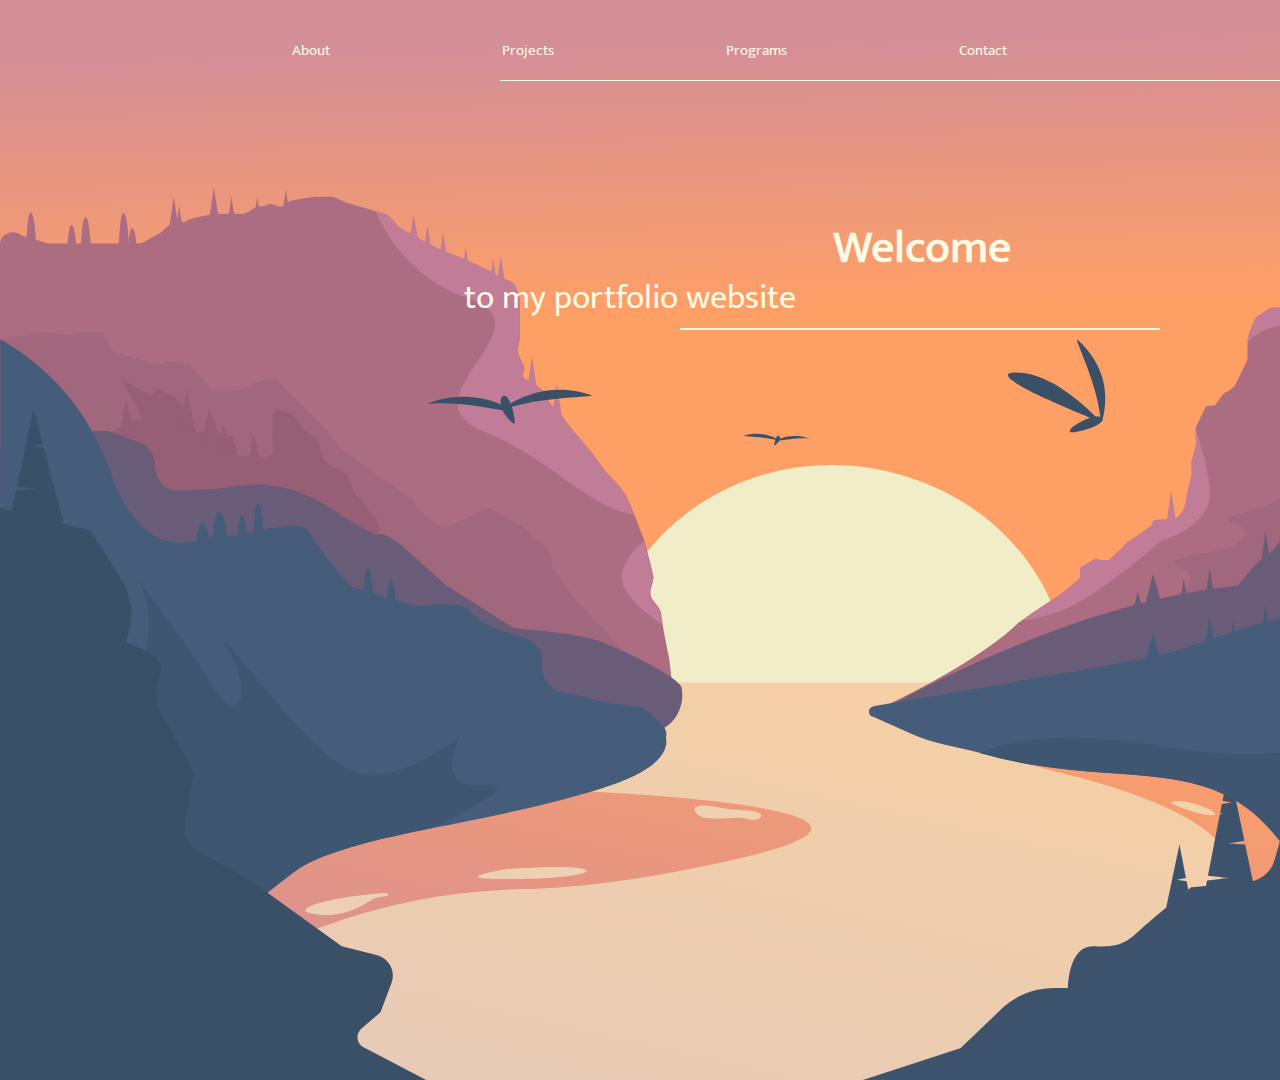
==== Site/index.html @ 022d3db9 "Prototype v2" ====
<!DOCTYPE html>
<html lang="en">
<head> 
    <title>Aleksandar Obuhov</title>
    <style> 
    @import url('https://fonts.googleapis.com/css2?family=Mukta:wght@200&display=swap');
    @import url('https://fonts.googleapis.com/css2?family=Mukta:wght@200;500&display=swap');
        </style>
    <link rel="stylesheet" href="style.css">
</head>
<body>   
    
    <section class="header">   
    <nav>
        <div class="menu">
            <ul>
        <li><a href="">About</a></li>
        <li><a href="">Projects</a></li>
        <li><a href="">Programs</a></li>
        <li><a href="">Contact</a></li>
            </ul>
        </div>
    </nav>
        
    </section>
    <div class="content">
    <h1 style="text-align:center">Welcome</h1>
    <h1 style="text-align:center">Welcome</h1>
    </div>

    <h2 style="text-align:center">to my portfolio website</h2>
    <div class="line"></div>
    <div class="line2"></div>
</body>
</html>
---- Site/style.css ----
/* mukta-300 - latin */
@font-face {
    font-family: 'Mukta';
    font-style: normal;
    font-weight: 300;
    src: local(''),
         url('../fonts/mukta-v12-latin-300.woff2') format('woff2'), /* Chrome 26+, Opera 23+, Firefox 39+ */
         url('../fonts/mukta-v12-latin-300.woff') format('woff'); /* Chrome 6+, Firefox 3.6+, IE 9+, Safari 5.1+ */
  }
  /* mukta-regular - latin */
  @font-face {
    font-family: 'Mukta';
    font-style: normal;
    font-weight: 400;
    src: local(''),
         url('../fonts/mukta-v12-latin-regular.woff2') format('woff2'), /* Chrome 26+, Opera 23+, Firefox 39+ */
         url('../fonts/mukta-v12-latin-regular.woff') format('woff'); /* Chrome 6+, Firefox 3.6+, IE 9+, Safari 5.1+ */
  }
  /* mukta-500 - latin */
  @font-face {
    font-family: 'Mukta';
    font-style: normal;
    font-weight: 500;
    src: local(''),
         url('../fonts/mukta-v12-latin-500.woff2') format('woff2'), /* Chrome 26+, Opera 23+, Firefox 39+ */
         url('../fonts/mukta-v12-latin-500.woff') format('woff'); /* Chrome 6+, Firefox 3.6+, IE 9+, Safari 5.1+ */
  }
  .line{
     background: #FFFCE5;
     height: 2px;
     width: 480px;
     margin-left: 680px;
     margin-top: -10px;
}
.line2{
     background: #FFFCE5;
     height: 1px;
     width: 880px;
     margin-left: 500px;
     margin-top: -250px;
}
  *{
     margin: 0;
     padding: 0;
 }
 body {
background-image: url('./images/background_1.svg');
background-size: cover;
background-repeat: no-repeat;

height: 1080px;
}

.menu{
     width: 400px;
     margin: auto;
     height: 70px;
     padding-right: 640px;
}

ul{
     float:left;
     display: flex;
     justify-content: center;
     align-items: center;
}

ul li{
     
     list-style: none;
     margin-left: 172px;
     margin-top: 38px;
     font-size: 15px;
}

ul li a{
     color: #FFFCE5;
     text-decoration: none;
     font-family: 'Mukta', sans-serif;
     font-size:smaller;
     font-style: normal;
     font-size: 15px;
}
ul li a:hover{
     color:#465c7a;
}
h1{
     margin-left: 922px;
     margin-top: 178px;
     color: #FFFCE5;
     text-decoration:wavy;
     font-family: 'Mukta', sans-serif;
     font-style:normal;
     font-weight: 500;
font-size: 46px;
line-height: 126px;  
}

h2{
     margin-left: -20px;
     margin-top: 188px;
     color: #FFFCE5;
     text-decoration:none;
     font-family: 'Mukta', sans-serif;
     font-style: normal;
font-weight: 400;
font-size: 34px;
line-height: 80px;
   
}

content{

position: relative;
}
.content h1{
     position: absolute;
     transform: translate(-50%, -50%);
}
.content h1:nth-child(1){
     color: transparent;
     -webkit-text-stroke: 0.4px #FFFCE5;
}
.content h1:nth-child(2){
     color: #FFFCE5;
     animation: animate 4s ease-in-out infinite;
}
@keyframes animate
{
     0%, 100%
     {
          clip-path: polygon(0 45%, 15% 43%, 24% 45%, 32% 51%, 45% 60%, 60% 63%, 77% 59%, 89% 51%, 100% 47%, 100% 100%, 0% 100%);
     }
     50%
     {
          clip-path: polygon(0 49%, 13% 56%, 25% 60%, 36% 61%, 48% 59%, 63% 54%, 74% 45%, 87% 38%, 100% 35%, 100% 100%, 0% 100%);
     }
}
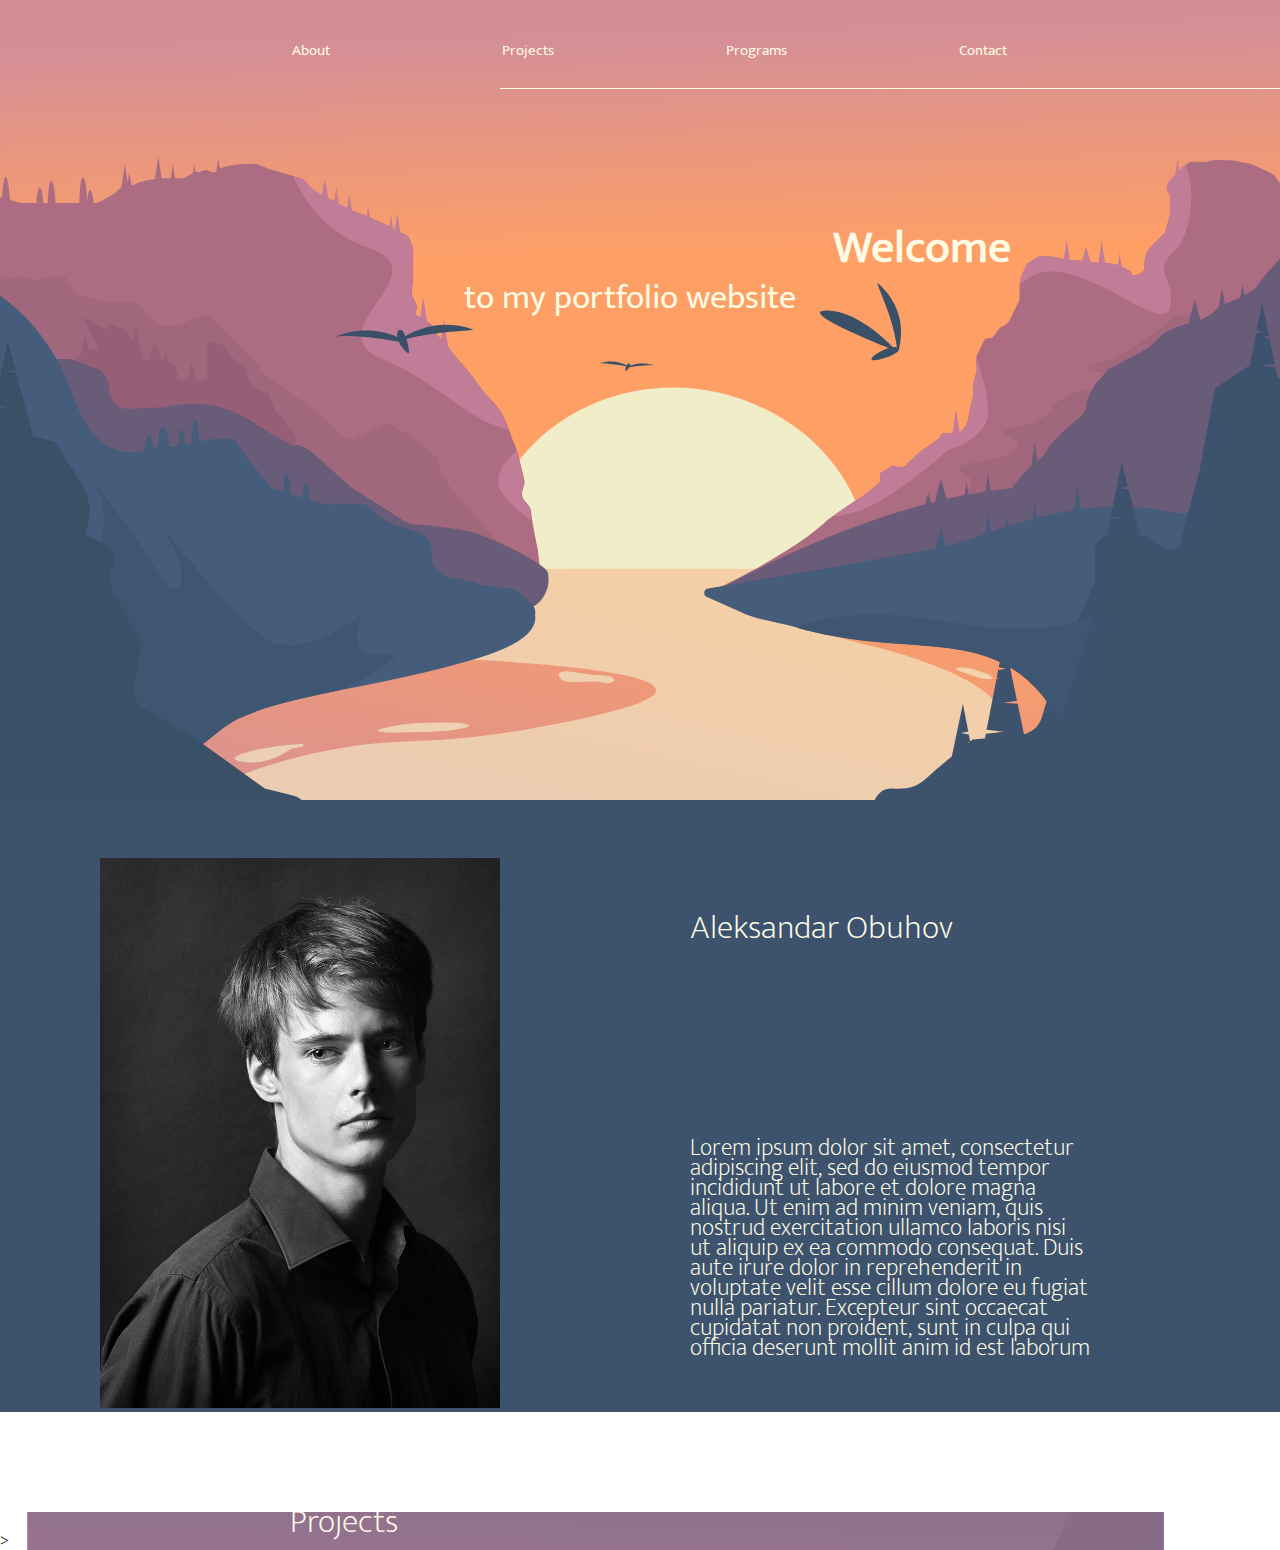
==== commit e301aedc: "Add files via upload" ====
--- a/Site/index.html
+++ b/Site/index.html
@@ -1,35 +1,68 @@
 <!DOCTYPE html>
 <html lang="en">
+    <script>
+      
+        </script>
 <head> 
     <title>Aleksandar Obuhov</title>
     <style> 
     @import url('https://fonts.googleapis.com/css2?family=Mukta:wght@200&display=swap');
     @import url('https://fonts.googleapis.com/css2?family=Mukta:wght@200;500&display=swap');
         </style>
+
     <link rel="stylesheet" href="style.css">
-</head>
+</head> 
 <body>   
     
     <section class="header">   
     <nav>
         <div class="menu">
             <ul>
-        <li><a href="">About</a></li>
+        <li><a href="About me.html">About</a></li>
         <li><a href="">Projects</a></li>
         <li><a href="">Programs</a></li>
         <li><a href="">Contact</a></li>
             </ul>
+        
+    </nav>
+    <div class="content">
+        <h1 style="text-align:center">Welcome</h1>
+        <h1 style="text-align:center">Welcome</h1>
         </div>
-    </nav>
+    
+        <h2 style="text-align:center">to my portfolio website</h2>
         
+        <div class="line2"></div>
+    </div>    
     </section>
-    <div class="content">
-    <h1 style="text-align:center">Welcome</h1>
-    <h1 style="text-align:center">Welcome</h1>
-    </div>
+    <!------About------->
+    <section class="About_me">
+        <div class="main">                    
+<!---- <button onclick="Dugme()">Click</button>
+<p id ="test">.</p>---->
+        <h9 style="color: #3D536D;">About me</h9>
+        </div>
+        <div class="name"><h3>Aleksandar Obuhov</h3></div>
+        <div class="col">
+            <p>Lorem ipsum dolor sit amet, consectetur adipiscing elit, sed do eiusmod tempor incididunt ut 
+            labore et dolore magna aliqua. Ut enim ad minim veniam, quis nostrud exercitation ullamco laboris nisi ut aliquip ex ea commodo consequat. 
+            Duis aute irure dolor in reprehenderit in voluptate velit esse cillum dolore eu fugiat nulla pariatur. 
+            Excepteur sint occaecat cupidatat non proident, sunt in culpa qui officia deserunt mollit anim id est laborum</p>
+        </div>
+        <div class="slika"><img src ="images/slika.jpg" width="400px" height="550px"></div>
+        
+          
 
-    <h2 style="text-align:center">to my portfolio website</h2>
-    <div class="line"></div>
-    <div class="line2"></div>
+        </section>
+</div>
+
+<!------Projects------->
+<section class="projects">
+    <div class="pro"><h3>Projects</h3>></div>
+</section> 
+<!------Contact------->
+
+
 </body>
+
 </html>--- a/Site/style.css
+++ b/Site/style.css
@@ -43,12 +43,13 @@
      margin: 0;
      padding: 0;
  }
- body {
-background-image: url('./images/background_1.svg');
-background-size: cover;
-background-repeat: no-repeat;
-
-height: 1080px;
+.header{
+     min-height: 100vh;
+      width: 100%;
+background-image:  url('./images/background_1.svg');
+background-size:cover;
+background-position: center;
+position: relative;
 }
 
 .menu{
@@ -137,3 +138,54 @@
      }
 }
 
+.About_me{
+     
+     background-color: #3D536D;
+     background-size:cover;
+     background-position: center;
+     position: relative;
+
+}
+h3{
+     margin-left: 290px;
+     margin-top: 100px;
+     color: #FFFCE5;
+     text-decoration:none;
+     font-family: 'Mukta', sans-serif;
+     font-style: normal;
+     font-weight: 100;
+     font-size: 34px;
+     line-height: 20px;
+}
+
+p{
+     margin-top: 100px;
+     color: #FFFCE5; 
+     font-family: 'Mukta', sans-serif;
+     font-style: normal;
+     font-weight: 100;
+     font-size: 24px;
+     line-height: 20px; 
+}
+.slika{
+     position: relative;
+     margin-top: -500px;
+     margin-left: 100px;
+}
+.col{
+ width: 400px;
+ margin-top: 200px;
+ margin-left: 690px;     
+}
+.name{
+     margin-left: 400px;  
+}
+.main{
+     margin-top: -100px;
+}
+.projects{
+background-image:  url('./images/proj.svg');
+background-size:cover;
+background-position: center;
+position: relative;
+}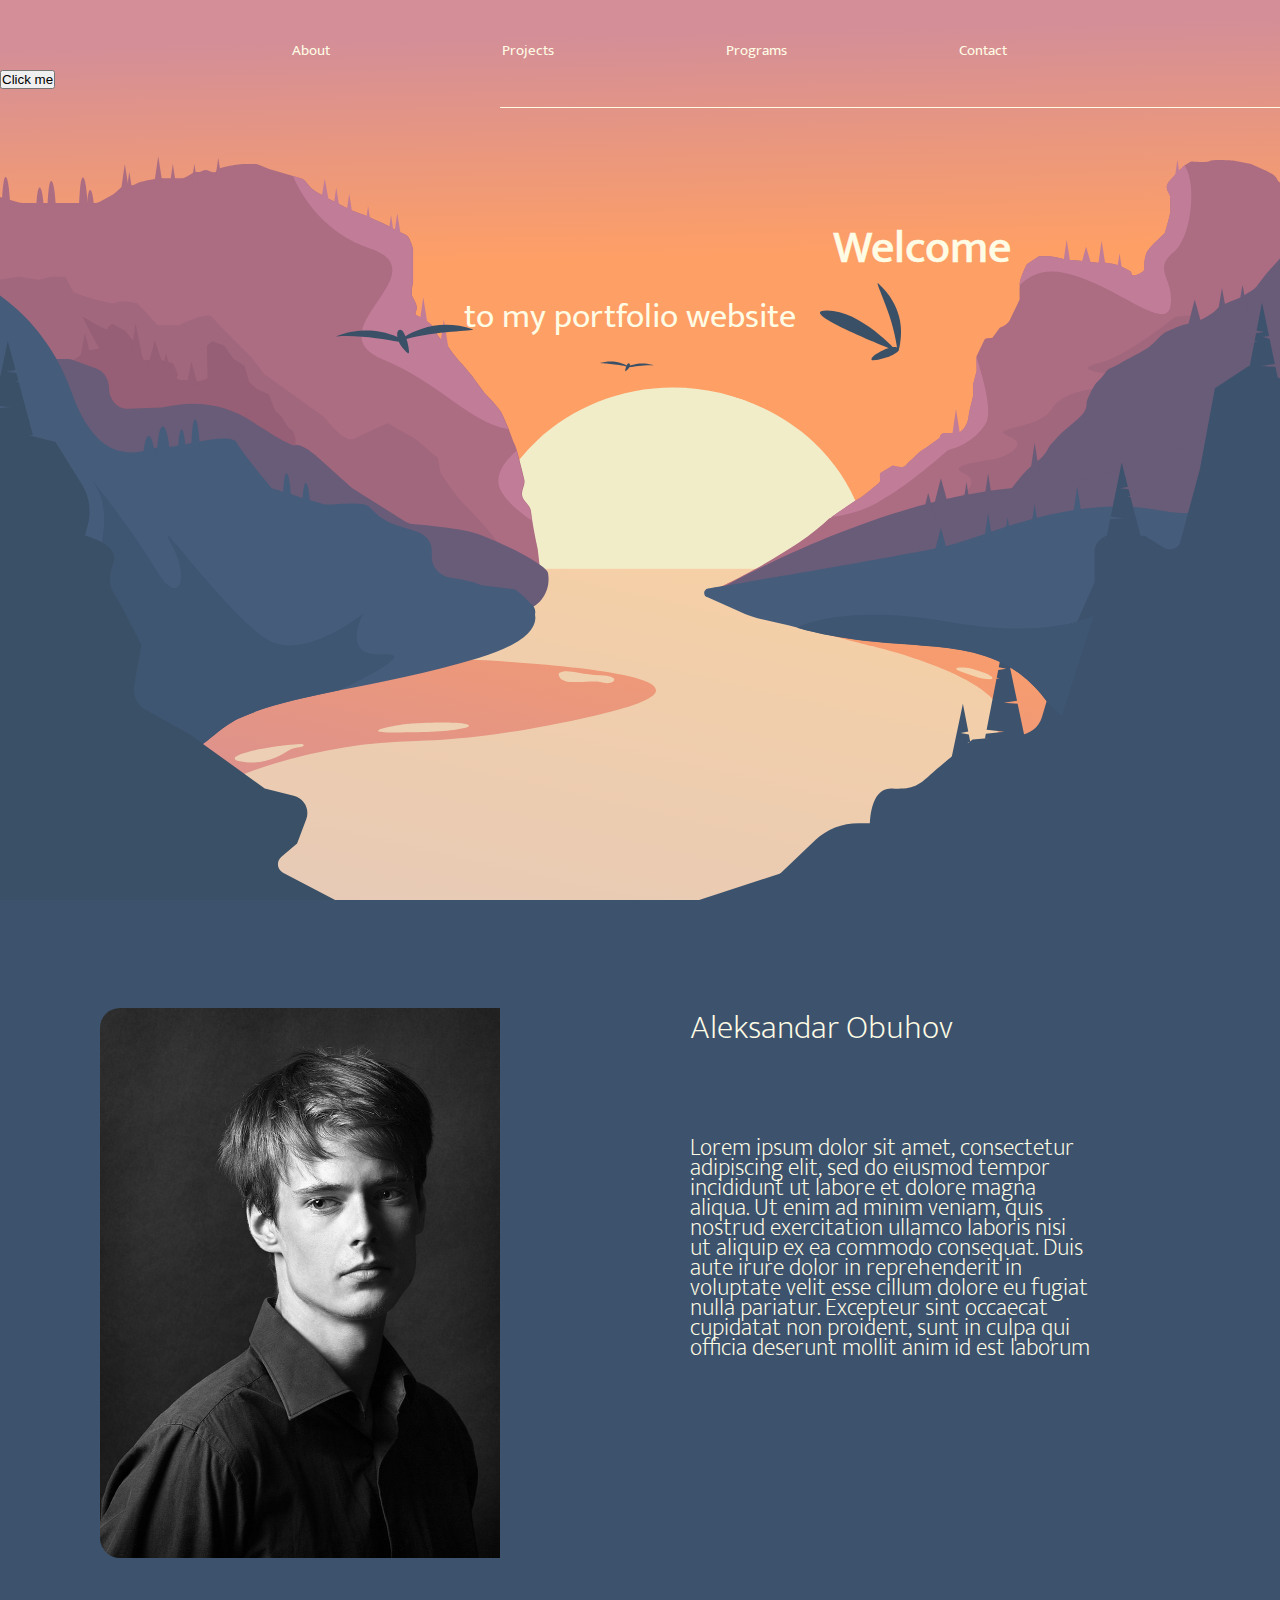
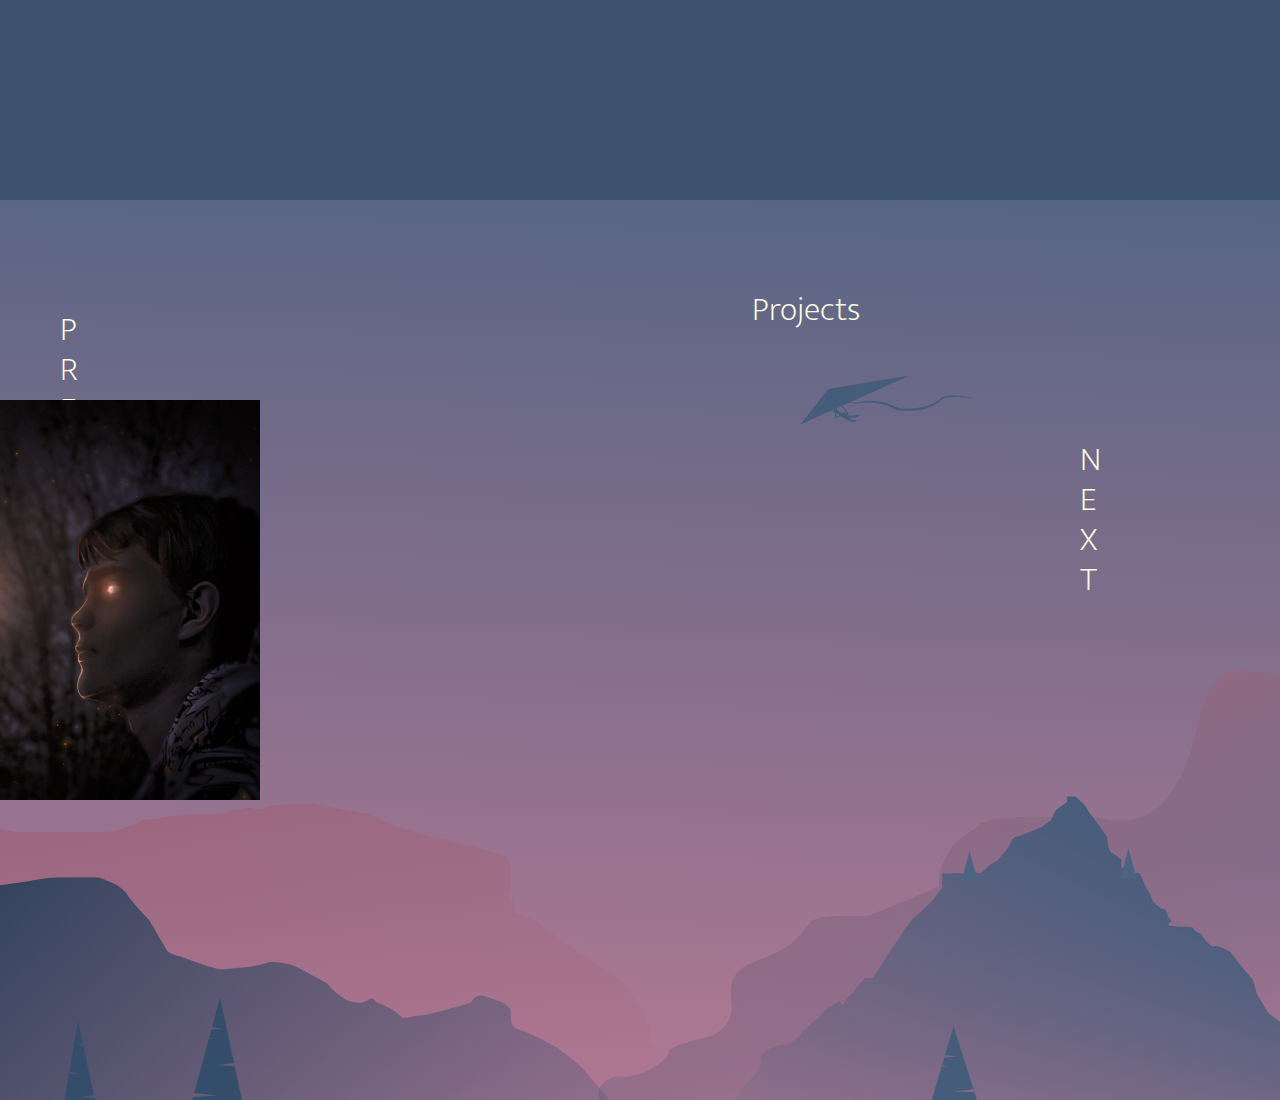
==== commit fe5a5725: "Add files via upload" ====
--- a/Site/index.html
+++ b/Site/index.html
@@ -1,7 +1,7 @@
 <!DOCTYPE html>
 <html lang="en">
-    <script>
-      
+    <script src = "test.js">
+     
         </script>
 <head> 
     <title>Aleksandar Obuhov</title>
@@ -14,9 +14,11 @@
 </head> 
 <body>   
     
-    <section class="header">   
+    <section class="header">  
+        
     <nav>
         <div class="menu">
+            
             <ul>
         <li><a href="About me.html">About</a></li>
         <li><a href="">Projects</a></li>
@@ -26,8 +28,10 @@
         
     </nav>
     <div class="content">
+
         <h1 style="text-align:center">Welcome</h1>
         <h1 style="text-align:center">Welcome</h1>
+        <button id="btn" type ="button">Click me</button>
         </div>
     
         <h2 style="text-align:center">to my portfolio website</h2>
@@ -37,7 +41,7 @@
     </section>
     <!------About------->
     <section class="About_me">
-        <div class="main">                    
+        <div class="main_about">                    
 <!---- <button onclick="Dugme()">Click</button>
 <p id ="test">.</p>---->
         <h9 style="color: #3D536D;">About me</h9>
@@ -50,15 +54,43 @@
             Excepteur sint occaecat cupidatat non proident, sunt in culpa qui officia deserunt mollit anim id est laborum</p>
         </div>
         <div class="slika"><img src ="images/slika.jpg" width="400px" height="550px"></div>
-        
-          
-
         </section>
 </div>
 
 <!------Projects------->
 <section class="projects">
-    <div class="pro"><h3>Projects</h3>></div>
+    <div class="prev"><h3>
+        P
+        
+        R
+    
+        E 
+    
+        V 
+    
+        I 
+    
+        O 
+    
+        U 
+    
+        S
+    </h3></div>
+    <div class="pro"><h3>Projects</h3></div>
+    
+    <div class="slika2"><img src ="images/55.jpg" width="400px" height="400px"></div>
+</h3></div>
+
+    <div class="next"><h3>
+        N
+
+        E
+
+        X 
+
+        T 
+</h3>
+
 </section> 
 <!------Contact------->
 
--- a/Site/style.css
+++ b/Site/style.css
@@ -142,8 +142,12 @@
      
      background-color: #3D536D;
      background-size:cover;
-     background-position: center;
-     position: relative;
+background-repeat: no-repeat;
+background-position: center;
+box-sizing:content-box;
+position: relative;
+min-height: 100vh;
+      width: 100%;
 
 }
 h3{
@@ -169,12 +173,15 @@
 }
 .slika{
      position: relative;
-     margin-top: -500px;
+     margin-top: -350px;
      margin-left: 100px;
+     border-radius: 20px;
+     overflow: hidden;
+     display: flex;
 }
 .col{
  width: 400px;
- margin-top: 200px;
+ margin-top: 100px;
  margin-left: 690px;     
 }
 .name{
@@ -184,8 +191,37 @@
      margin-top: -100px;
 }
 .projects{
-background-image:  url('./images/proj.svg');
+background-image:url('./images/proj.svg');
 background-size:cover;
+background-repeat: no-repeat;
 background-position: center;
-position: relative;
+display:flex;
+box-sizing:content-box;
+position: relative;
+padding: 0px;
+margin: 0px;
+height: 100vh;
+}
+.pro{
+     margin-left: 200px;
+}
+.slika2{
+     margin-left: -1000px;
+     margin-top: 200px;
+     border-radius: 100px;
+}
+.next{
+     display: table;
+     margin: 0 auto; /* для центрирования display: table; не нужно указывать ширину блока, она рассчитывается самостоятельно */ 
+     white-space: pre-line; /* не нужен <br> */ 
+     word-wrap: break-word;
+     margin-left: 530px;
+     margin-top: 130px;
+}
+.prev{
+     display: table;
+     margin: 0 auto; /* для центрирования display: table; не нужно указывать ширину блока, она рассчитывается самостоятельно */ 
+     white-space: pre-line; /* не нужен <br> */ 
+     word-wrap: break-word;
+     margin-left: -230px;
 }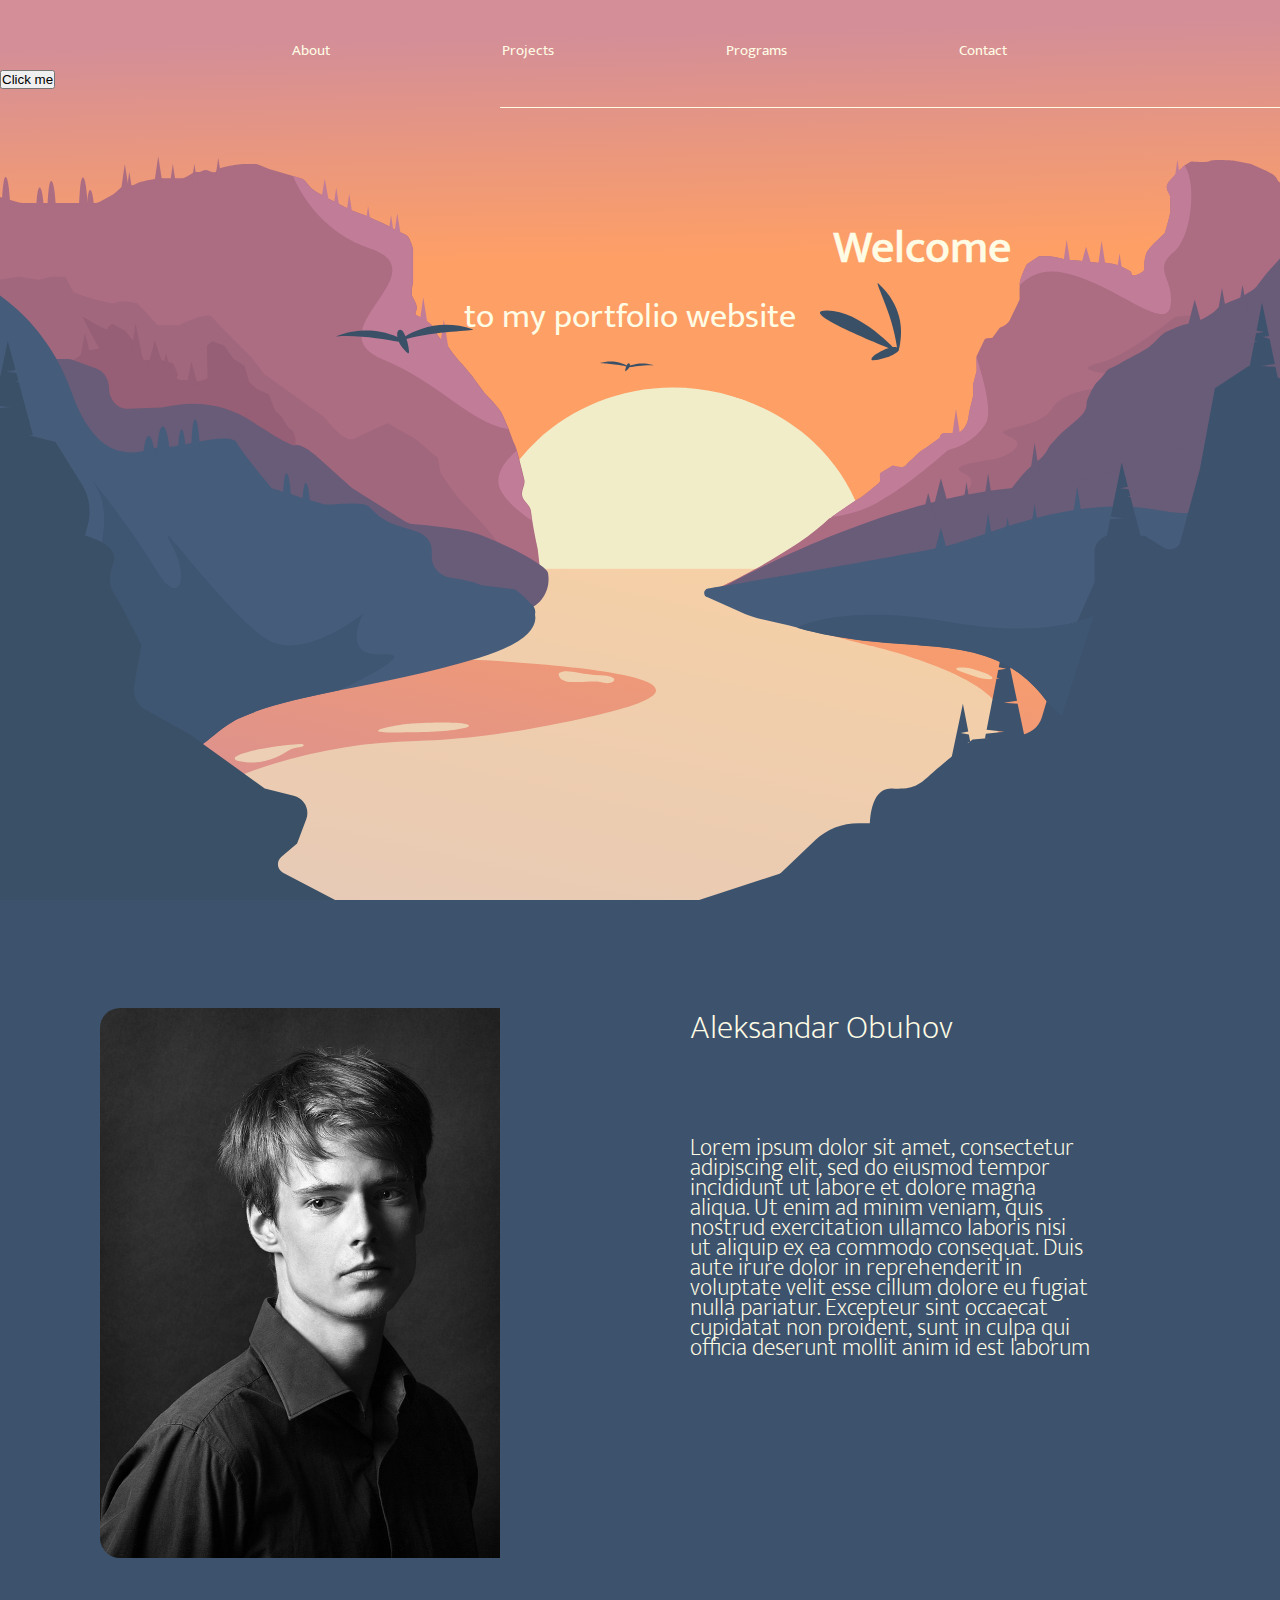
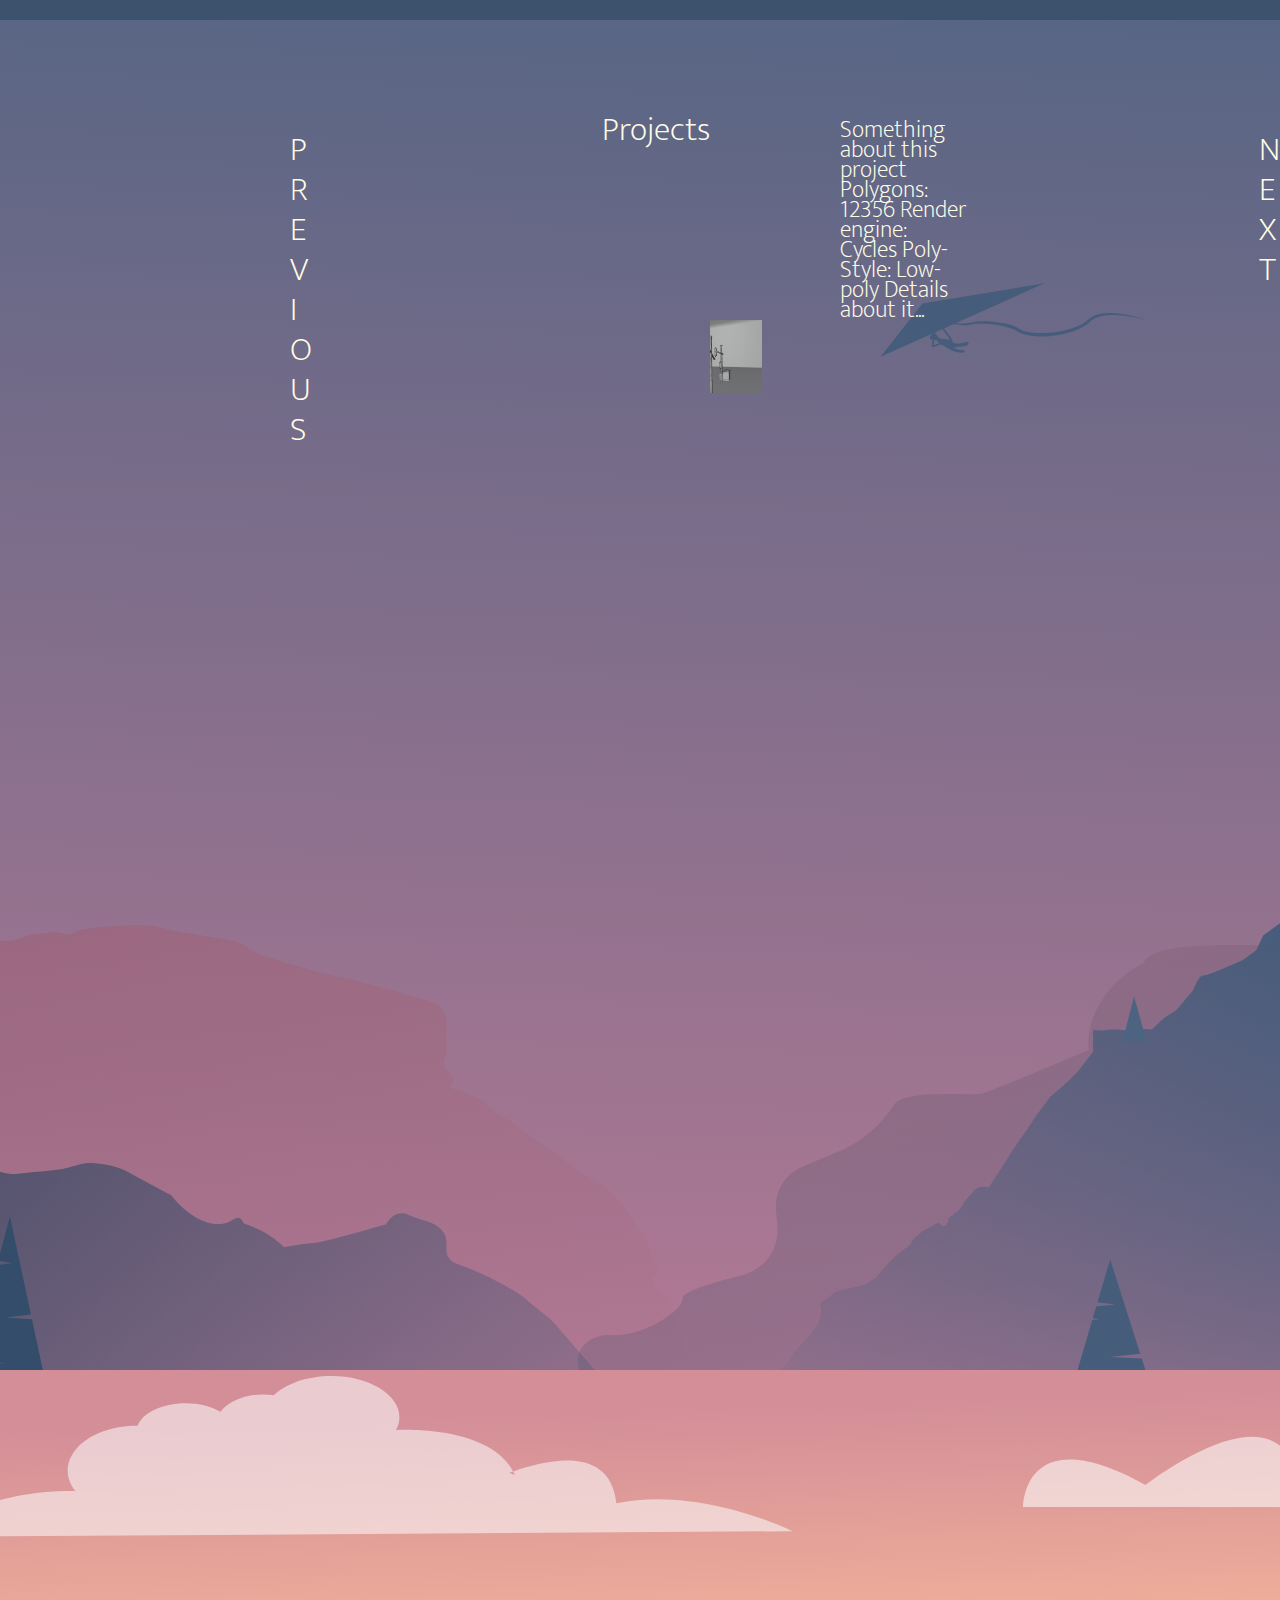
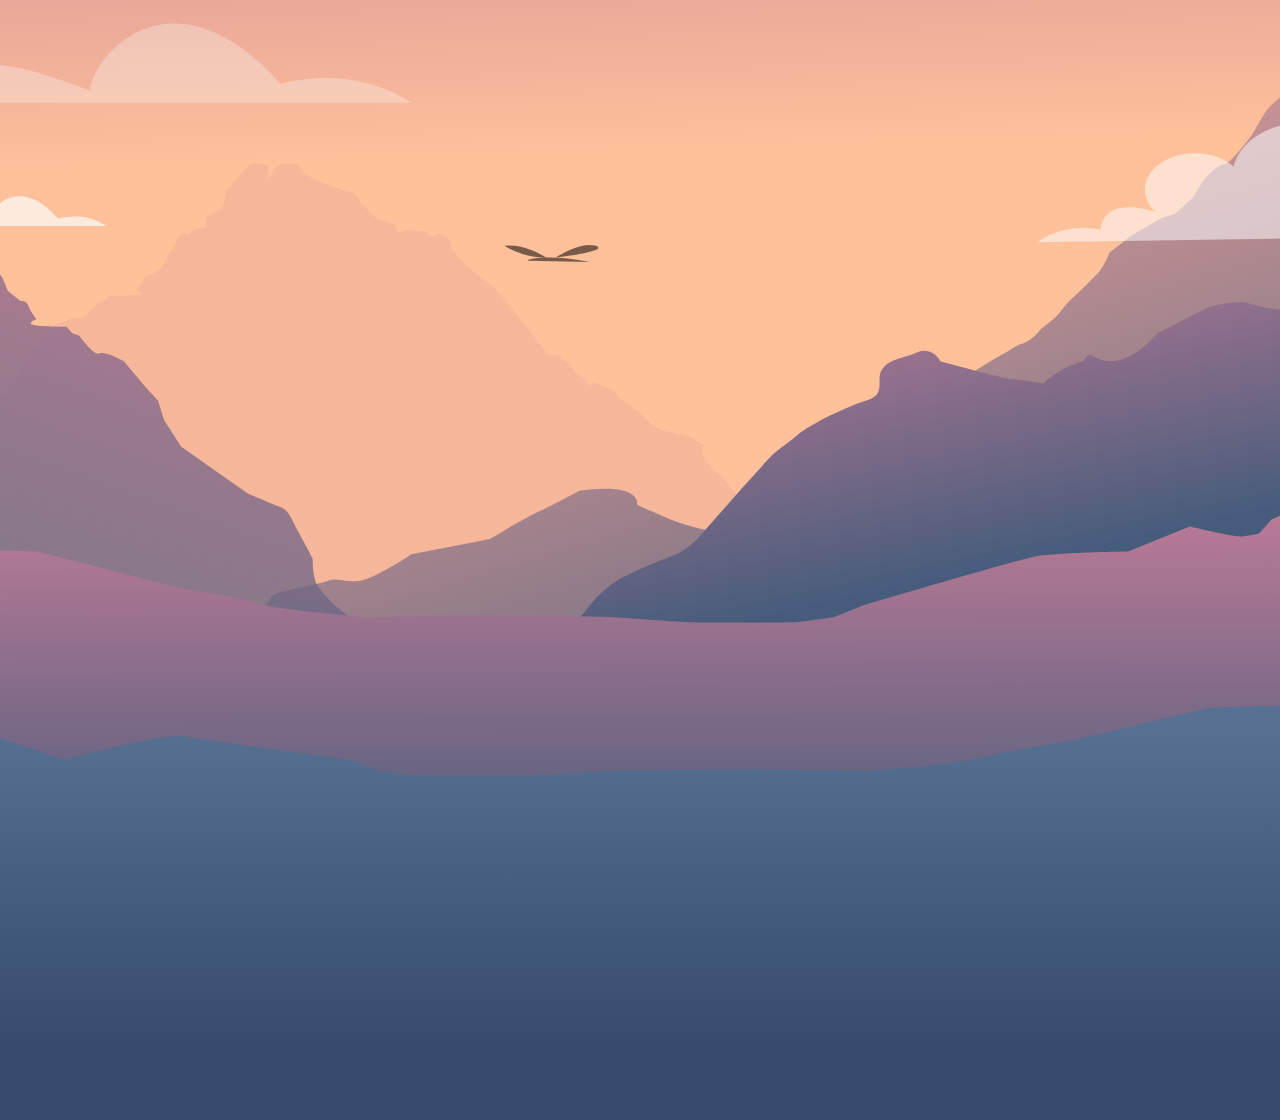
==== commit 7c816294: "Dodao sam image slider" ====
--- a/Site/index.html
+++ b/Site/index.html
@@ -77,9 +77,24 @@
         S
     </h3></div>
     <div class="pro"><h3>Projects</h3></div>
-    
-    <div class="slika2"><img src ="images/55.jpg" width="400px" height="400px"></div>
 </h3></div>
+
+<div id="slider">
+    <figure>
+        <img src="images/2.jpg">
+        <img src="images/1.jpg">
+        <img src="images/3.jpg">
+        <img src="images/4.png">
+        <img src="images/5.png">
+    </figure>
+</div>
+<div class="col1">
+    <p>Something about this project
+        Polygons: 12356
+        Render engine: Cycles
+        Poly-Style: Low-poly
+        Details about it...</p>
+</div>
 
     <div class="next"><h3>
         N
@@ -91,9 +106,13 @@
         T 
 </h3>
 
+
 </section> 
+
 <!------Contact------->
+<section class="contacts">
 
+</section>
 
 </body>
 
--- a/Site/style.css
+++ b/Site/style.css
@@ -146,7 +146,7 @@
 background-position: center;
 box-sizing:content-box;
 position: relative;
-min-height: 100vh;
+height: 80vh;
       width: 100%;
 
 }
@@ -196,14 +196,14 @@
 background-repeat: no-repeat;
 background-position: center;
 display:flex;
-box-sizing:content-box;
-position: relative;
+
 padding: 0px;
 margin: 0px;
-height: 100vh;
+height: 150vh;
 }
 .pro{
-     margin-left: 200px;
+    padding: 0px;
+    left: 300px;
 }
 .slika2{
      margin-left: -1000px;
@@ -215,13 +215,76 @@
      margin: 0 auto; /* для центрирования display: table; не нужно указывать ширину блока, она рассчитывается самостоятельно */ 
      white-space: pre-line; /* не нужен <br> */ 
      word-wrap: break-word;
-     margin-left: 530px;
-     margin-top: 130px;
+     left: 100px;
+     top: 430px;
 }
 .prev{
      display: table;
      margin: 0 auto; /* для центрирования display: table; не нужно указывать ширину блока, она рассчитывается самостоятельно */ 
      white-space: pre-line; /* не нужен <br> */ 
      word-wrap: break-word;
-     margin-left: -230px;
-}+     left: -450px;
+     top: 380px;
+}
+
+.contacts{
+background-image:url('./images/back_3.svg');
+background-size:cover;
+background-repeat: no-repeat;
+background-position: center;
+height: 150vh;
+
+}
+
+#slider {
+	overflow: hidden;
+     width: 1000px;
+     left: 500px;
+     
+}
+#slider figure {
+	position: relative;
+	width: 500%;
+	margin: 0;
+	left: -600px;
+	animation: 20s slider infinite;
+     top: 300px;
+}
+#slider figure img {
+	float: left;
+	width: 20%;
+}
+
+@keyframes slider {
+	0% {
+		left: 0;
+	}
+	20% {
+		left: 0;
+	}
+	25% {
+		left: -100%;
+	}
+	45% {
+		left: -100%;
+	}
+	50% {
+		left: -200%;
+	}
+	70% {
+		left: -200%;
+	}
+	75% {
+		left: -300%;
+	}
+	95% {
+		left: -300%;
+	}
+	100% {
+		left: -400%;
+	}
+}
+
+.col1{
+     
+    }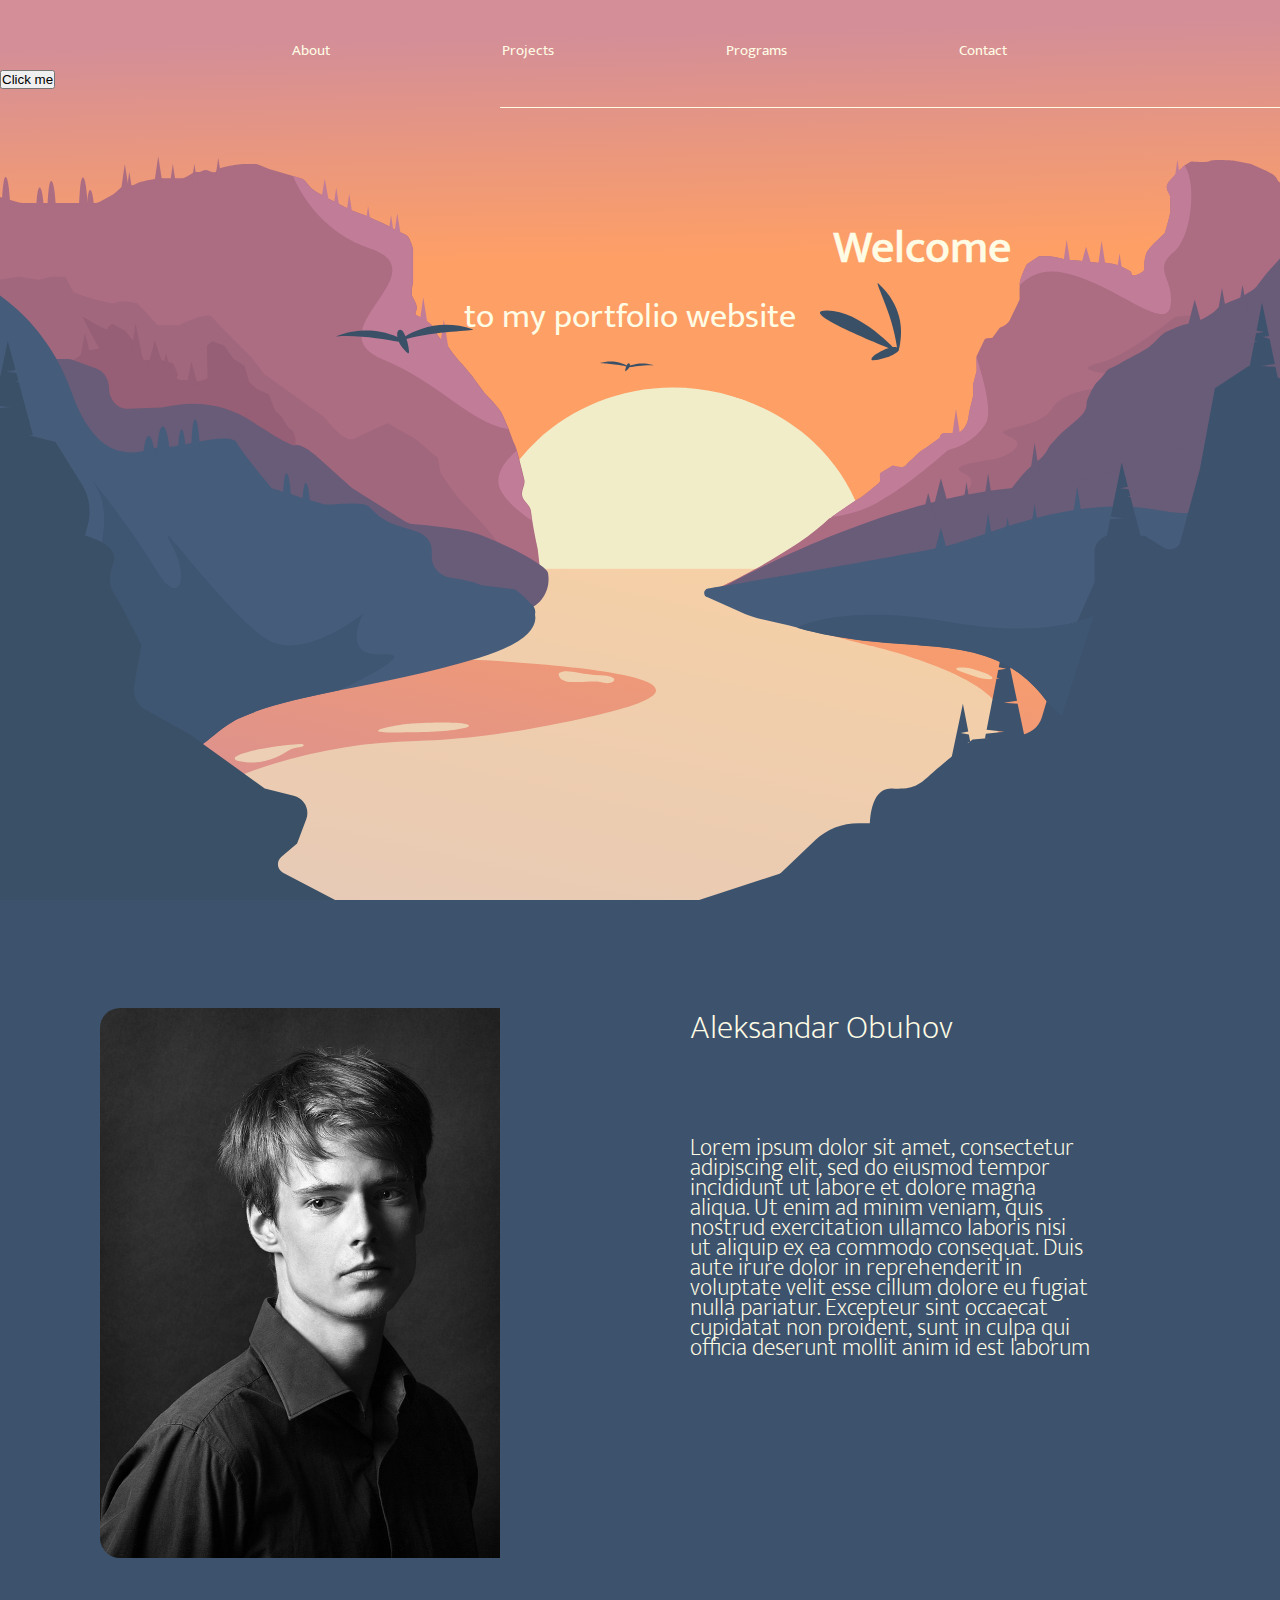
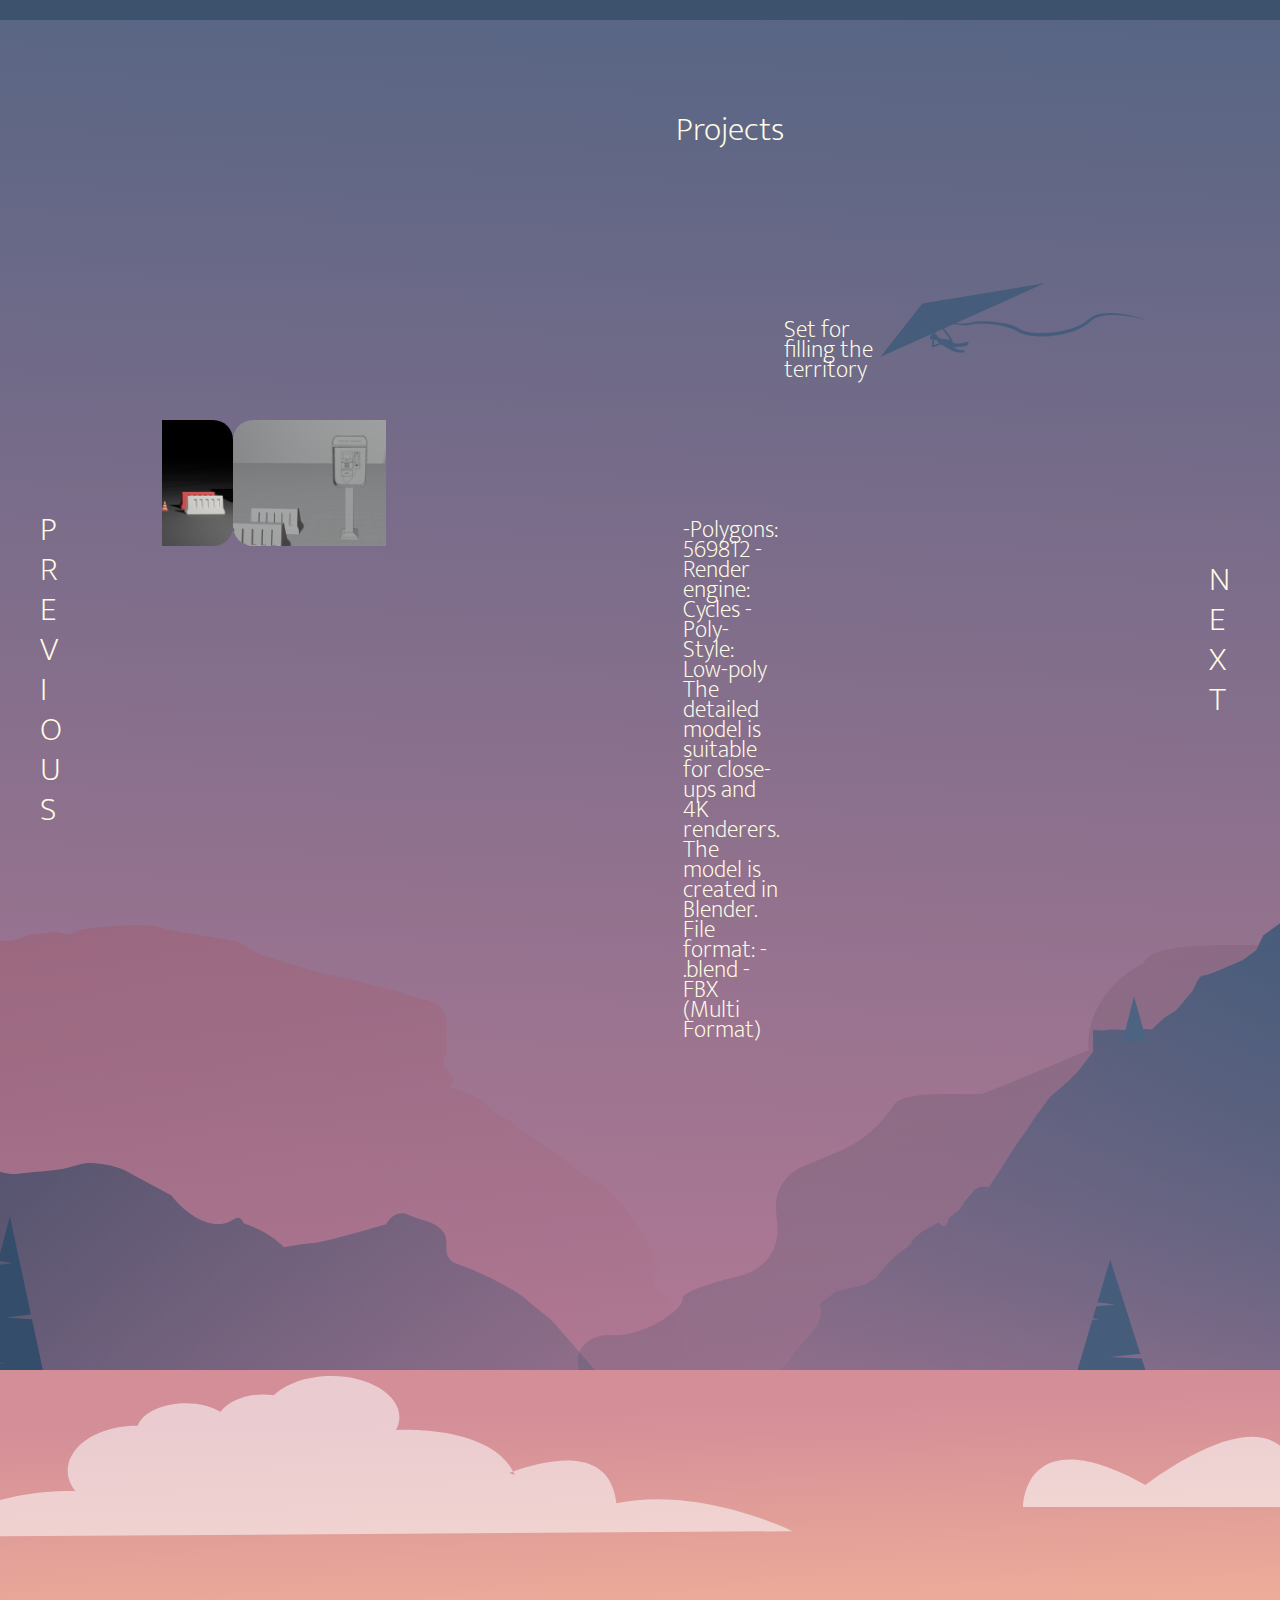
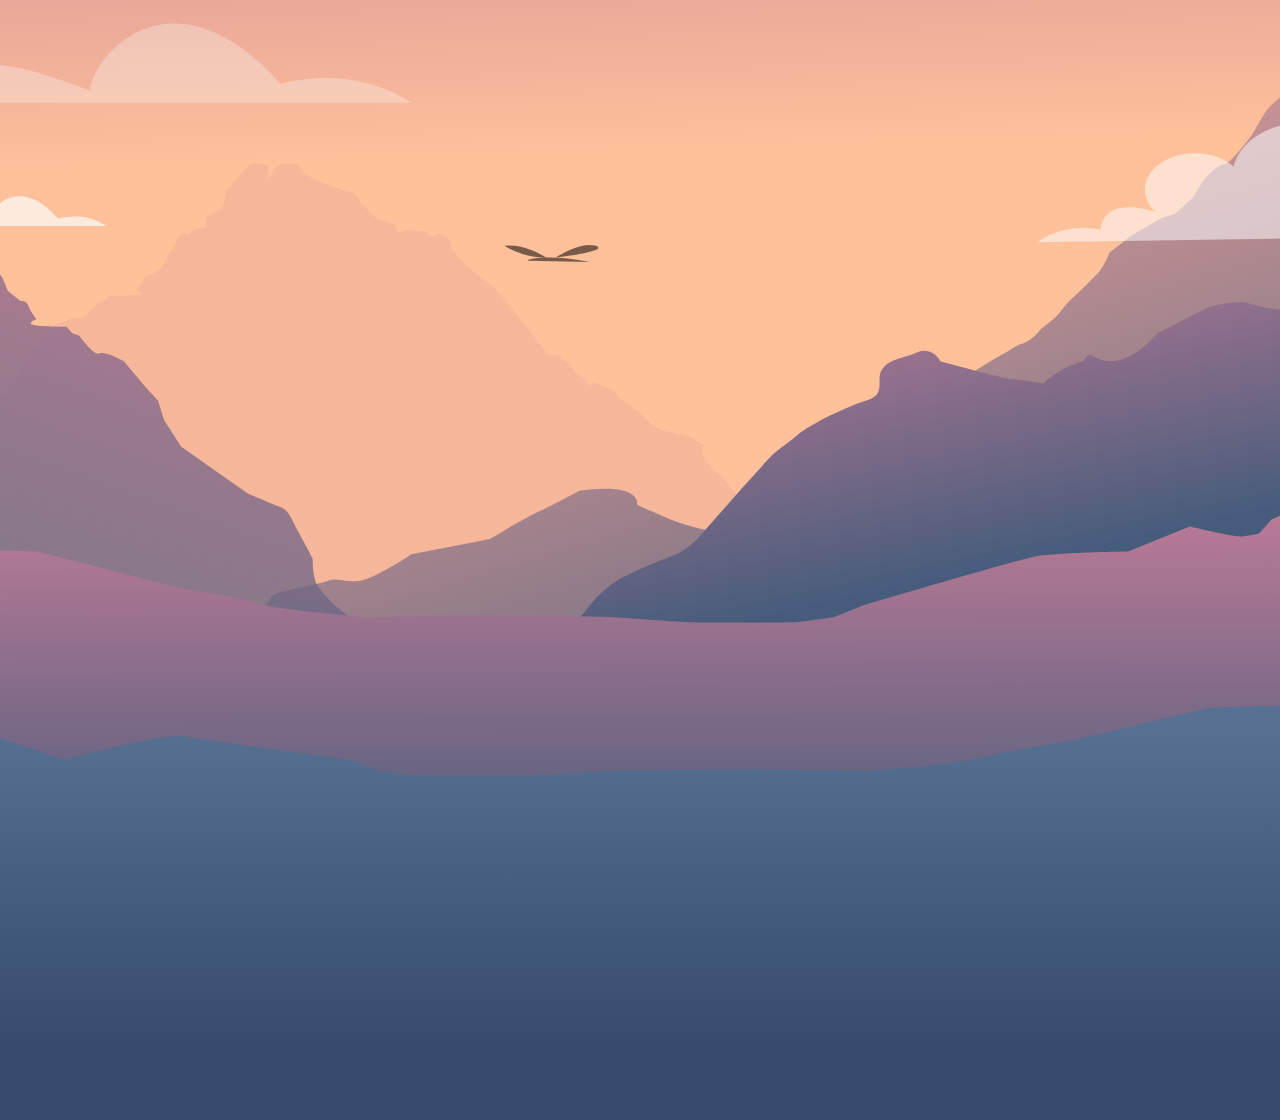
==== commit 2346902b: "Add files via upload" ====
--- a/Site/index.html
+++ b/Site/index.html
@@ -60,7 +60,7 @@
 <!------Projects------->
 <section class="projects">
     <div class="prev"><h3>
-        P
+       <a href="">P
         
         R
     
@@ -74,9 +74,9 @@
     
         U 
     
-        S
+        S</a>
     </h3></div>
-    <div class="pro"><h3>Projects</h3></div>
+    
 </h3></div>
 
 <div id="slider">
@@ -88,22 +88,30 @@
         <img src="images/5.png">
     </figure>
 </div>
+<div class="pro"><h3>Projects</h3></div>
+<div class="naziv"><p>Set for filling the territory</p></div>
 <div class="col1">
-    <p>Something about this project
-        Polygons: 12356
-        Render engine: Cycles
-        Poly-Style: Low-poly
-        Details about it...</p>
+    
+       <p> -Polygons: 569812
+        -Render engine: Cycles
+        -Poly-Style: Low-poly
+
+        The detailed model is suitable for close-ups and 4K renderers.
+The model is created in Blender.
+
+File format:
+- .blend
+- FBX (Multi Format)</p>
 </div>
 
-    <div class="next"><h3>
+    <div class="next"><h3><a href="projects">
         N
-
+        
         E
 
         X 
 
-        T 
+        T </a>
 </h3>
 
 
--- a/Site/style.css
+++ b/Site/style.css
@@ -203,7 +203,8 @@
 }
 .pro{
     padding: 0px;
-    left: 300px;
+    height: 200px;
+    margin-left: 100px;
 }
 .slika2{
      margin-left: -1000px;
@@ -211,21 +212,24 @@
      border-radius: 100px;
 }
 .next{
+     position: relative;
      display: table;
      margin: 0 auto; /* для центрирования display: table; не нужно указывать ширину блока, она рассчитывается самостоятельно */ 
      white-space: pre-line; /* не нужен <br> */ 
      word-wrap: break-word;
      left: 100px;
-     top: 430px;
+     margin-top: 430px;
+     left: -50px;
 }
 .prev{
      display: table;
      margin: 0 auto; /* для центрирования display: table; не нужно указывать ширину блока, она рассчитывается самостоятельно */ 
      white-space: pre-line; /* не нужен <br> */ 
      word-wrap: break-word;
-     left: -450px;
-     top: 380px;
-}
+     margin-left: -250px;
+     margin-top: 380px;
+}
+
 
 .contacts{
 background-image:url('./images/back_3.svg');
@@ -238,8 +242,10 @@
 
 #slider {
 	overflow: hidden;
-     width: 1000px;
-     left: 500px;
+     width: 2500px;
+     position: relative;
+     left: 100px;
+     top: 100px;
      
 }
 #slider figure {
@@ -249,10 +255,13 @@
 	left: -600px;
 	animation: 20s slider infinite;
      top: 300px;
+     
 }
 #slider figure img {
 	float: left;
 	width: 20%;
+     border-radius: 20px;
+     
 }
 
 @keyframes slider {
@@ -286,5 +295,31 @@
 }
 
 .col1{
-     
+     width: 500px;
+     position: relative;
+     top: 400px;
+     left: -190px;
+    }
+    .prev a:hover{
+     color:#465c7a;
+     list-style: none;
+    }
+    .prev a{
+     text-decoration: none;
+     color: #FFFCE5;
+     list-style: none;
+    }
+    .next a:hover{
+     color:#465c7a;
+     list-style: none;
+    }
+    .next a{
+     text-decoration: none;
+     color: #FFFCE5;
+     list-style: none;
+    }
+    .naziv{
+     position: relative;
+     top: 200px;
+    width: 1000px;
     }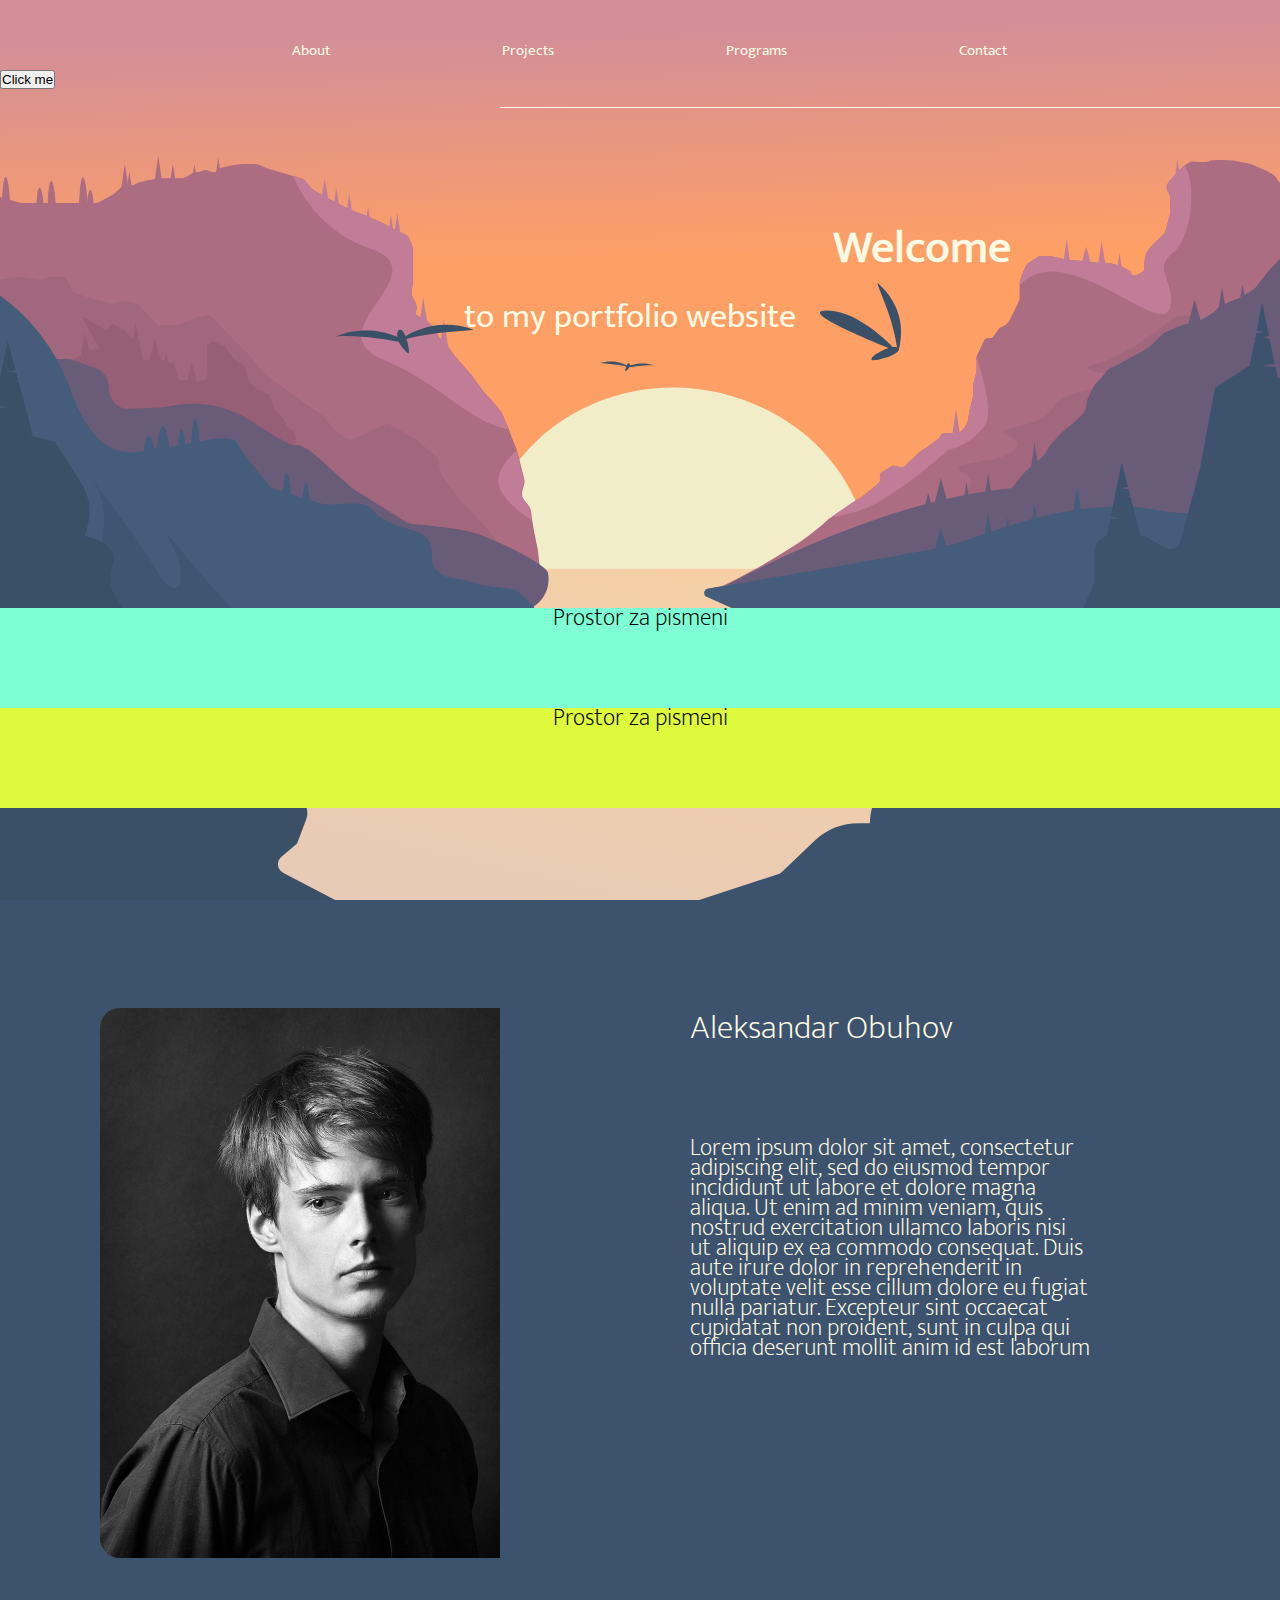
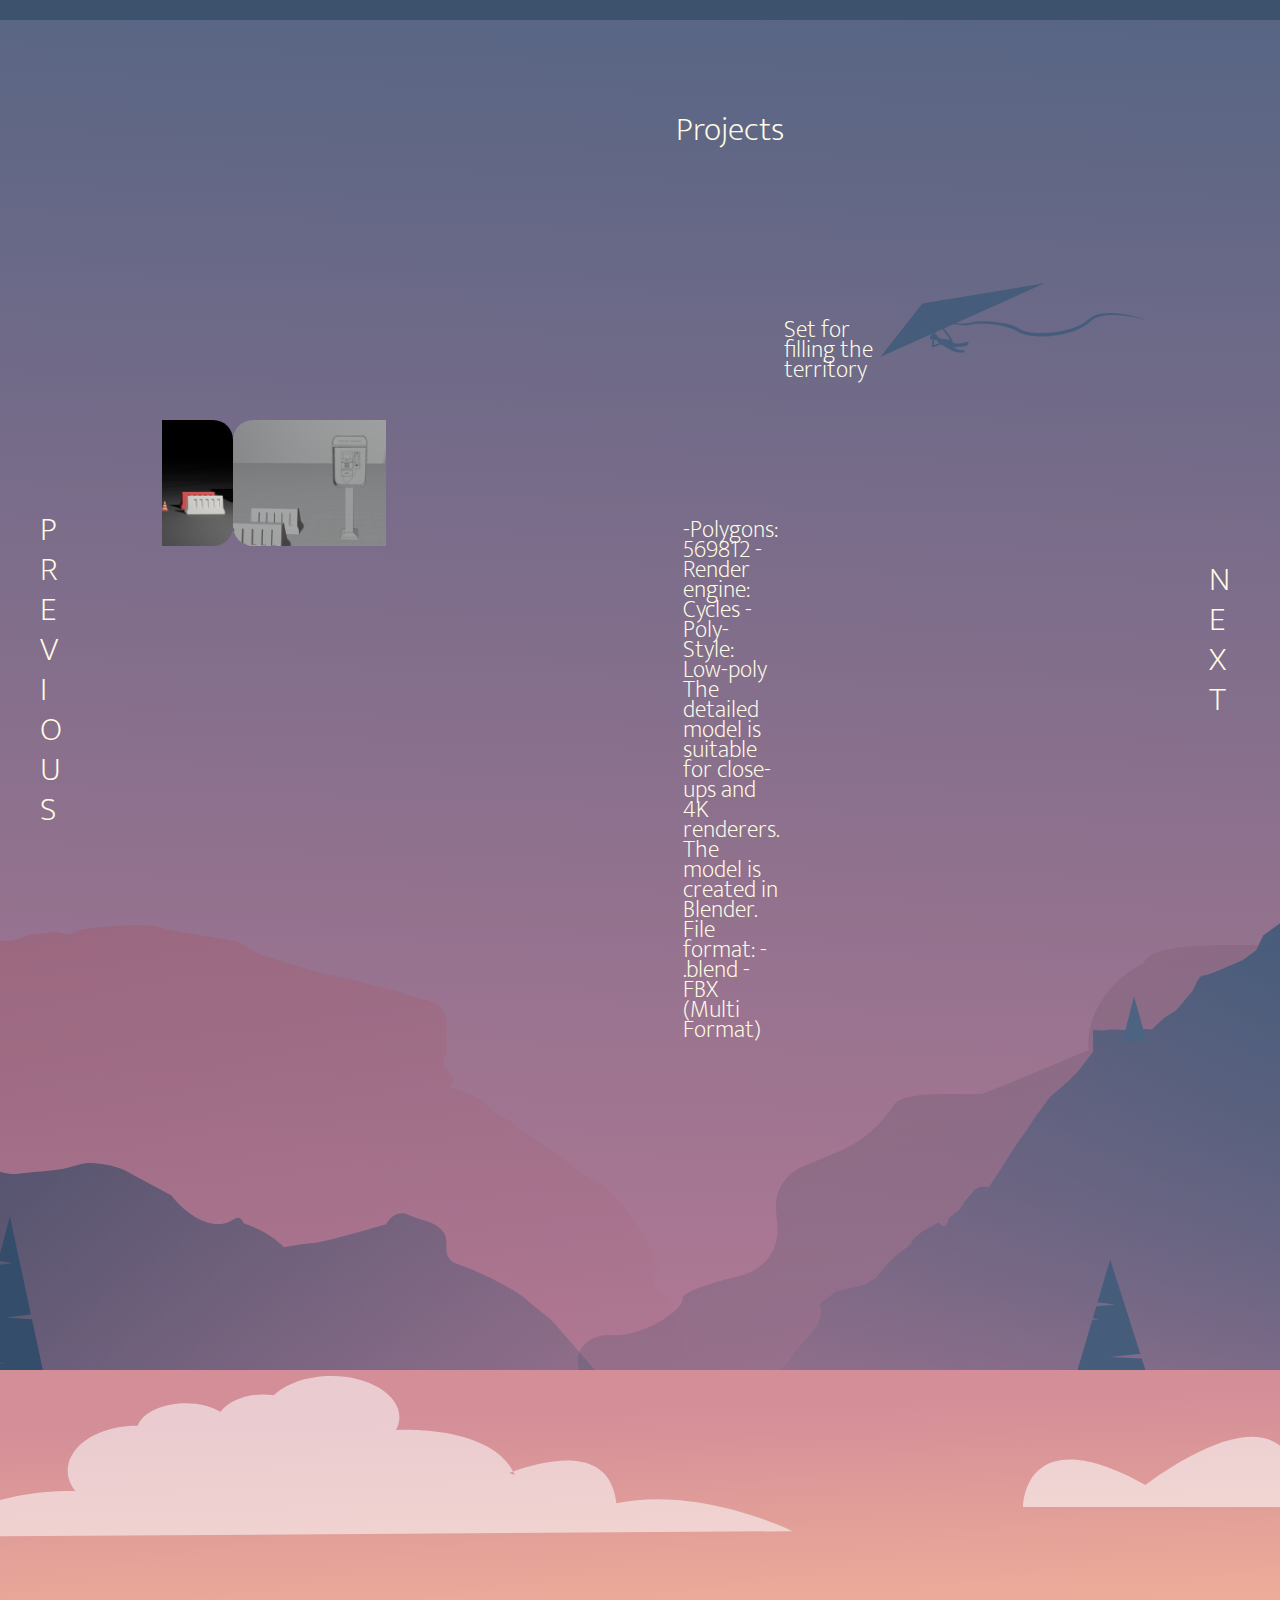
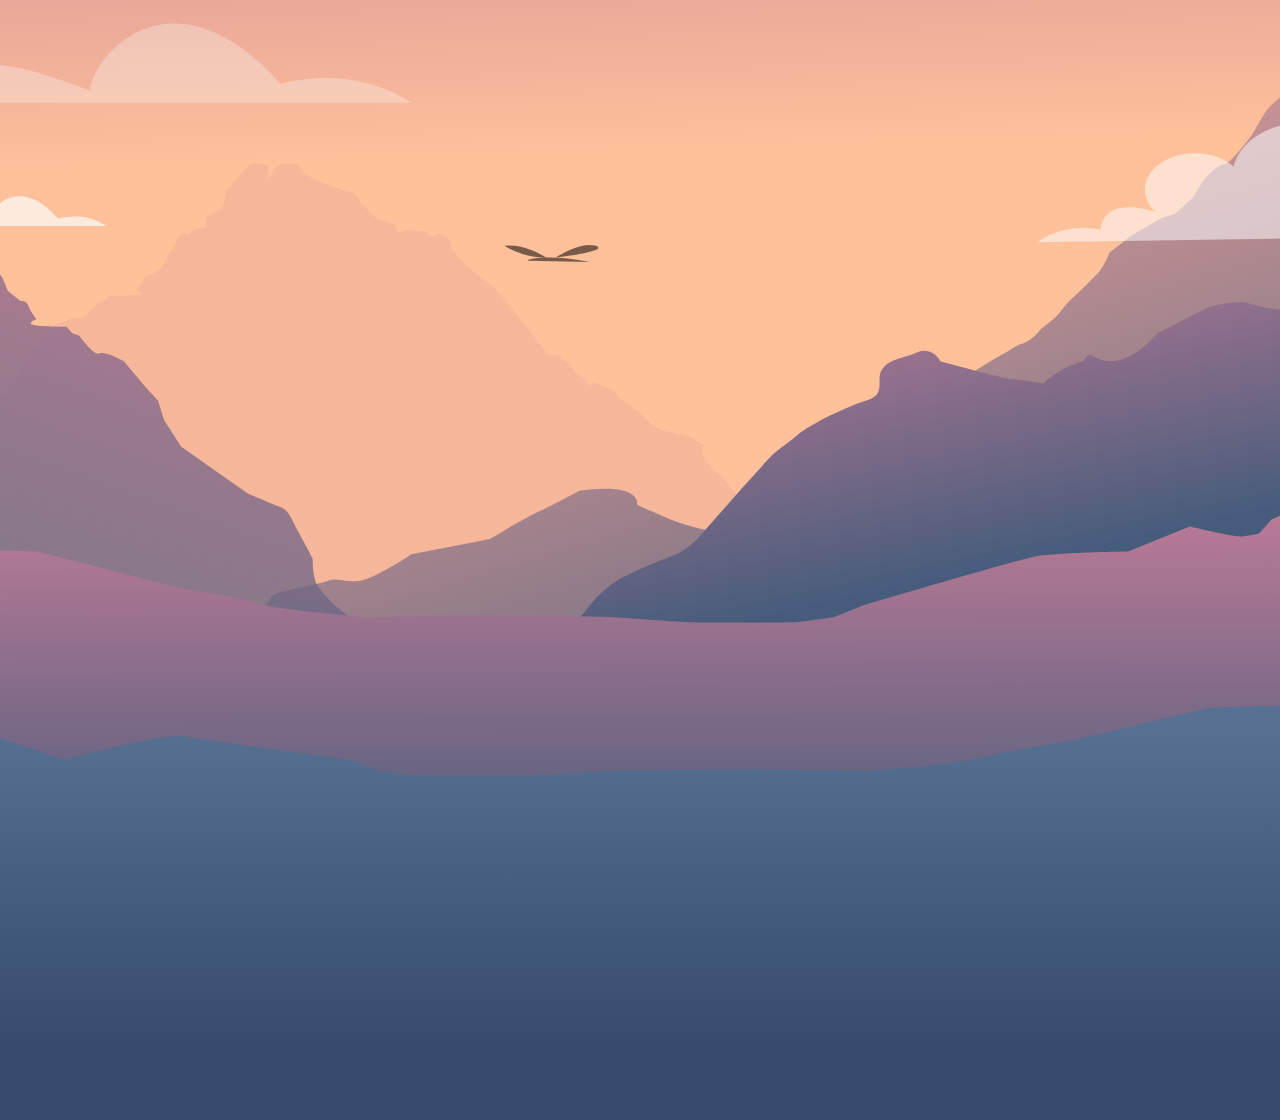
==== commit 4e3cd521: "Add files via upload" ====
--- a/Site/index.html
+++ b/Site/index.html
@@ -37,7 +37,14 @@
         <h2 style="text-align:center">to my portfolio website</h2>
         
         <div class="line2"></div>
-    </div>    
+        <div class="pismeni1">
+            <p style="text-align: center">Prostor za pismeni</p>
+            </div>
+        <div class="pismeni2">
+            <p style="text-align: center">Prostor za pismeni</p>
+        </div>
+    </div>  
+</div>  
     </section>
     <!------About------->
     <section class="About_me">
--- a/Site/style.css
+++ b/Site/style.css
@@ -1,30 +1,6 @@
 /* mukta-300 - latin */
-@font-face {
-    font-family: 'Mukta';
-    font-style: normal;
-    font-weight: 300;
-    src: local(''),
-         url('../fonts/mukta-v12-latin-300.woff2') format('woff2'), /* Chrome 26+, Opera 23+, Firefox 39+ */
-         url('../fonts/mukta-v12-latin-300.woff') format('woff'); /* Chrome 6+, Firefox 3.6+, IE 9+, Safari 5.1+ */
-  }
-  /* mukta-regular - latin */
-  @font-face {
-    font-family: 'Mukta';
-    font-style: normal;
-    font-weight: 400;
-    src: local(''),
-         url('../fonts/mukta-v12-latin-regular.woff2') format('woff2'), /* Chrome 26+, Opera 23+, Firefox 39+ */
-         url('../fonts/mukta-v12-latin-regular.woff') format('woff'); /* Chrome 6+, Firefox 3.6+, IE 9+, Safari 5.1+ */
-  }
-  /* mukta-500 - latin */
-  @font-face {
-    font-family: 'Mukta';
-    font-style: normal;
-    font-weight: 500;
-    src: local(''),
-         url('../fonts/mukta-v12-latin-500.woff2') format('woff2'), /* Chrome 26+, Opera 23+, Firefox 39+ */
-         url('../fonts/mukta-v12-latin-500.woff') format('woff'); /* Chrome 6+, Firefox 3.6+, IE 9+, Safari 5.1+ */
-  }
+
+  
   .line{
      background: #FFFCE5;
      height: 2px;
@@ -322,4 +298,26 @@
      position: relative;
      top: 200px;
     width: 1000px;
-    }+    }
+
+    /* PISMENI */
+
+   .pismeni1{
+        background-color: aquamarine;
+        position: relative;
+        height: 100px;
+        top:400px;
+   }
+   .pismeni2{
+     background-color: rgb(222, 250, 61);
+     position: relative;
+     height: 100px;
+     top:300px
+}
+.pismeni1 p{
+     color: #000000;
+}
+.pismeni2 p{
+     color: #000000;
+}
+    